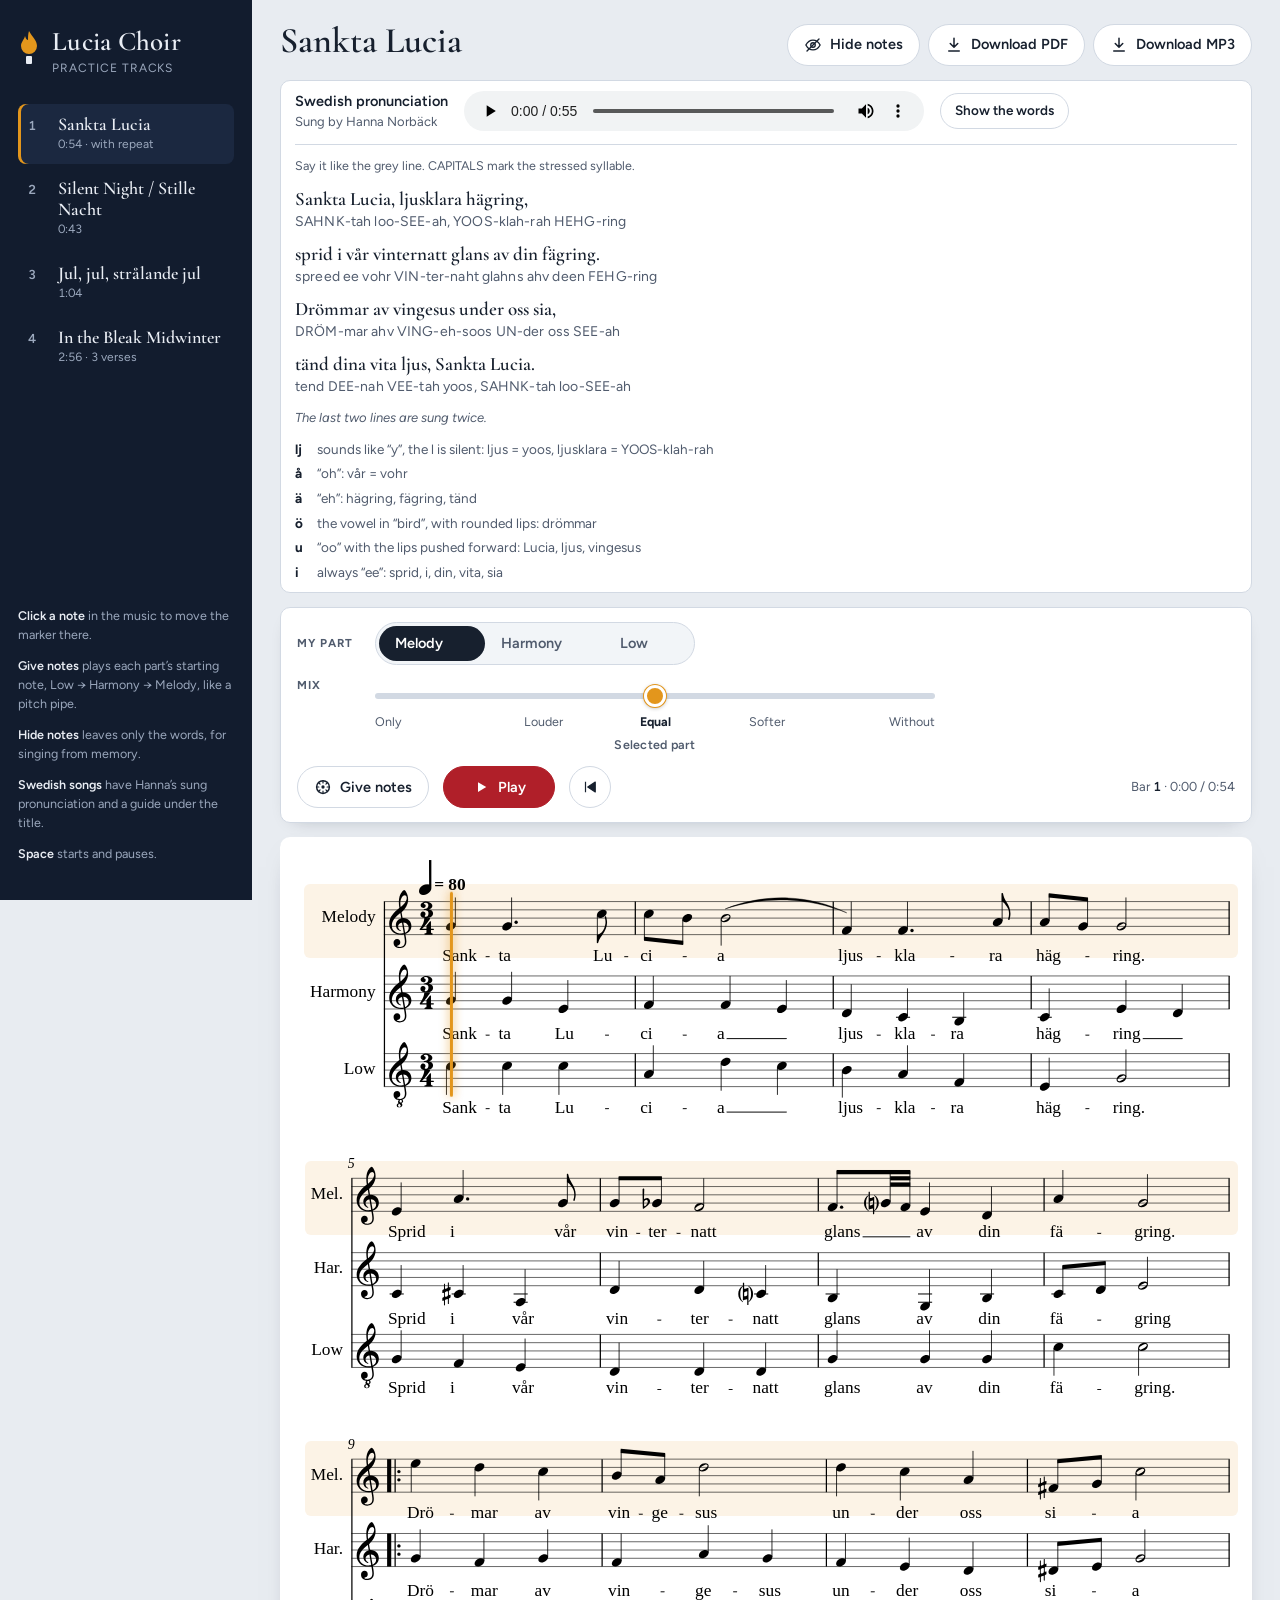
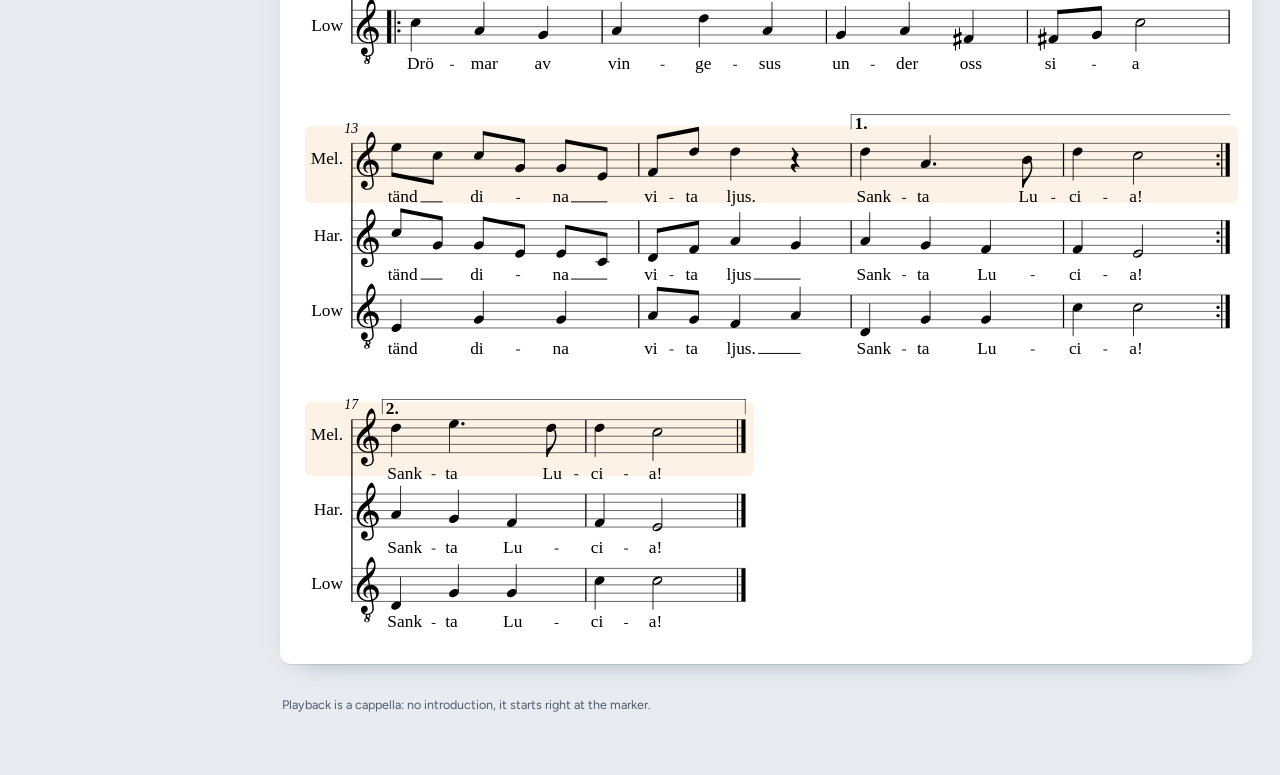
==== index.html @ 0fcbe152 "Lucia choir practice site" ====
<!doctype html>
<html lang="en">
<head>
<meta charset="utf-8">
<meta name="viewport" content="width=device-width, initial-scale=1, viewport-fit=cover">
<title>Lucia Choir Practice</title>
<meta name="description" content="Practice tracks for the Lucia choir: sheet music for Melody, Harmony and Low with a moving marker, part-by-part mixing and starting notes.">
<link rel="icon" href="data:image/svg+xml,%3Csvg xmlns='http://www.w3.org/2000/svg' viewBox='0 0 22 34'%3E%3Cpath d='M11 1c3 6 8 9 8 15a8 8 0 0 1-16 0c0-4 3-6 4-10 1 3 2 4 3 4 0-3 0-6 1-9z' fill='%23e3961c'/%3E%3Crect x='8' y='26' width='6' height='8' rx='1' fill='%23121c2e'/%3E%3C/svg%3E">
<link rel="preconnect" href="https://fonts.googleapis.com">
<link rel="preconnect" href="https://fonts.gstatic.com" crossorigin>
<link rel="stylesheet" href="https://fonts.googleapis.com/css2?family=Cormorant+Garamond:wght@600;700&family=Figtree:wght@400;500;600;700&display=swap">
<link rel="stylesheet" href="style.css">
</head>
<body>
<div class="app">
  <aside class="sidebar">
    <div class="brand">
      <svg class="flame" viewBox="0 0 22 34" aria-hidden="true">
        <path d="M11 1c3 6 8 9 8 15a8 8 0 0 1-16 0c0-4 3-6 4-10 1 3 2 4 3 4 0-3 0-6 1-9z" fill="var(--candle)"/>
        <rect x="8" y="26" width="6" height="8" rx="1" fill="var(--night-ink)"/>
      </svg>
      <div>
        <p class="brand-name">Lucia Choir</p>
        <p class="brand-sub">Practice tracks</p>
      </div>
    </div>
    <nav class="songs" id="songList" aria-label="Songs"></nav>
    <nav class="mobile-songs" id="songChips" aria-label="Songs"></nav>
    <div class="side-help">
      <p><b>Click a note</b> in the music to move the marker there.</p>
      <p><b>Give notes</b> plays each part’s starting note, Low → Harmony → Melody, like a pitch pipe.</p>
      <p><b>Hide notes</b> leaves only the words, for singing from memory.</p>
      <p><b>Swedish songs</b> have Hanna’s sung pronunciation and a guide under the title.</p>
      <p><b>Space</b> starts and pauses.</p>
    </div>
  </aside>

  <main class="main">
    <div class="main-inner">
      <header class="song-head">
        <div>
          <h1 id="songTitle">Loading…</h1>
          <p class="song-meta" id="songMeta"></p>
        </div>
        <div class="head-actions">
          <button class="btn" id="hideBtn" type="button" aria-pressed="false" title="Hide the notes and keep the words, for singing from memory">
            <svg viewBox="0 0 24 24" aria-hidden="true" id="hideIcon"><path d="M2.5 12s3.5-6.5 9.5-6.5 9.5 6.5 9.5 6.5-3.5 6.5-9.5 6.5S2.5 12 2.5 12z" fill="none" stroke="currentColor" stroke-width="1.8" stroke-linejoin="round"/><circle cx="12" cy="12" r="3" fill="none" stroke="currentColor" stroke-width="1.8"/><path d="M4 20 20 4" stroke="currentColor" stroke-width="1.8" stroke-linecap="round"/></svg>
            <span id="hideText">Hide notes</span>
          </button>
          <a class="btn" id="pdfBtn" href="#" download>
            <svg viewBox="0 0 24 24" aria-hidden="true"><path d="M12 3v12m0 0-5-5m5 5 5-5M5 20h14" fill="none" stroke="currentColor" stroke-width="2" stroke-linecap="round" stroke-linejoin="round"/></svg>
            Download PDF
          </a>
          <a class="btn" id="mp3Btn" href="#" download title="All parts equal, to listen to anywhere">
            <svg viewBox="0 0 24 24" aria-hidden="true"><path d="M12 3v12m0 0-5-5m5 5 5-5M5 20h14" fill="none" stroke="currentColor" stroke-width="2" stroke-linecap="round" stroke-linejoin="round"/></svg>
            Download MP3
          </a>
        </div>
      </header>

      <section class="pron" id="pron" aria-label="Pronunciation" hidden>
        <div class="pron-bar">
          <div class="pron-label">
            <b>Swedish pronunciation</b>
            <span id="pronCredit"></span>
          </div>
          <audio id="pronAudio" controls preload="metadata"></audio>
          <button class="btn btn-small" id="pronToggle" type="button" aria-expanded="false" aria-controls="pronGuide">Show the words</button>
        </div>
        <div class="pron-guide" id="pronGuide" hidden>
          <p class="pron-key">Say it like the grey line. CAPITALS mark the stressed syllable.</p>
          <ol class="pron-lines" id="pronLines"></ol>
          <p class="pron-note" id="pronNote"></p>
          <dl class="pron-tips" id="pronTips"></dl>
        </div>
      </section>

      <section class="controls" id="controls" aria-label="Practice controls">
        <div class="ctl-row">
          <span class="ctl-label" id="voiceLabel">My part</span>
          <div class="voices" role="radiogroup" aria-labelledby="voiceLabel" id="voices">
            <button class="voice-btn" role="radio" id="voice-0" data-v="0" aria-checked="true">Melody<span class="pip"></span></button>
            <button class="voice-btn" role="radio" id="voice-1" data-v="1" aria-checked="false">Harmony<span class="pip"></span></button>
            <button class="voice-btn" role="radio" id="voice-2" data-v="2" aria-checked="false">Low<span class="pip"></span></button>
          </div>
        </div>

        <div class="mix">
          <label class="ctl-label" for="mix">Mix</label>
          <div class="mix-body">
            <input type="range" id="mix" min="1" max="5" step="1" value="3" aria-describedby="mixCaption">
            <div class="ticks" id="ticks"></div>
            <p class="mix-caption" id="mixCaption">Selected part</p>
          </div>
        </div>

        <div class="ctl-row transport">
          <button class="btn btn-notes" id="notesBtn" title="Play each part’s note at the marker: Low, Harmony, Melody">
            <svg viewBox="0 0 24 24" aria-hidden="true"><circle cx="12" cy="12" r="8.5" fill="none" stroke="currentColor" stroke-width="2"/><circle cx="12" cy="12" r="2.2" fill="currentColor"/><path d="M12 3.5v3M12 17.5v3M3.5 12h3M17.5 12h3M6 6l2.1 2.1M15.9 15.9 18 18M18 6l-2.1 2.1M8.1 15.9 6 18" stroke="currentColor" stroke-width="1.6" stroke-linecap="round"/></svg>
            <span class="label-long">Give notes</span><span class="label-short">Notes</span>
          </button>
          <button class="btn btn-play" id="playBtn" aria-label="Play">
            <svg viewBox="0 0 24 24" aria-hidden="true" id="playIcon"><path d="M8 5.5v13l11-6.5z" fill="currentColor"/></svg>
            <span id="playText">Play</span>
          </button>
          <button class="btn btn-icon" id="rewindBtn" title="Back to the beginning" aria-label="Back to the beginning">
            <svg viewBox="0 0 24 24" aria-hidden="true"><path d="M6 5v14M19 5.5v13L9 12z" fill="currentColor" stroke="currentColor" stroke-width="1.6" stroke-linejoin="round"/></svg>
          </button>
          <div class="status" id="status" aria-live="polite"></div>
        </div>
      </section>

      <section class="paper-wrap" aria-label="Sheet music">
        <div class="paper" id="paper">
          <div class="bands" id="bands"></div>
          <div class="svg-host" id="svgHost"><div class="loading">Loading the music…</div></div>
          <div class="overlay"><div class="ghost" id="ghost"></div><div class="marker" id="marker" hidden></div></div>
        </div>
      </section>
      <p class="foot" id="foot">Playback is a cappella: no introduction, it starts right at the marker.</p>
    </div>
  </main>
</div>

<script src="app.js"></script>
</body>
</html>
---- style.css ----
/* Layout: winter-night sidebar (songs) + light working column (controls, then the score on white paper).
   The playback marker is candle gold; Play wears Lucia's red sash. */
:root {
  --bg: #e8ecf1;
  --surface: #ffffff;
  --surface-2: #f2f5f8;
  --ink: #17202e;
  --ink-2: #505b6d;
  --line: #d2d9e3;
  --night: #121c2e;
  --night-2: #1b2840;
  --night-ink: #e9edf4;
  --night-ink-2: #9ba8bd;
  --sash: #b01f29;
  --sash-hover: #951820;
  --on-sash: #ffffff;
  --candle: #e3961c;
  --candle-glow: rgba(227, 150, 28, 0.55);
  --candle-soft: rgba(227, 150, 28, 0.11);
  --paper: #ffffff;
  --paper-edge: rgba(23, 32, 46, 0.10);
  --focus: #2a66c9;
  --font-display: "Cormorant Garamond", "Cormorant", Garamond, "Times New Roman", serif;
  --font-ui: "Figtree", "Segoe UI", system-ui, -apple-system, Roboto, "Helvetica Neue", Arial, sans-serif;
  --radius: 10px;
}
@media (prefers-color-scheme: dark) {
  :root:not([data-theme="light"]) {
    --bg: #0b111d; --surface: #131c2c; --surface-2: #1a2537; --ink: #e6ebf3; --ink-2: #9ea9bb;
    --line: #26334a; --night: #070c16; --night-2: #111b2c; --night-ink: #e6ebf3; --night-ink-2: #8f9cb2;
    --sash: #d9424c; --sash-hover: #e65e67; --on-sash: #ffffff; --candle: #f0ae36;
    --candle-glow: rgba(240, 174, 54, 0.6); --candle-soft: rgba(240, 174, 54, 0.13);
    --paper: #fbfaf6; --paper-edge: rgba(0, 0, 0, 0.5); --focus: #79a8ff;
    color-scheme: dark;
  }
}
:root[data-theme="dark"] {
  --bg: #0b111d; --surface: #131c2c; --surface-2: #1a2537; --ink: #e6ebf3; --ink-2: #9ea9bb;
  --line: #26334a; --night: #070c16; --night-2: #111b2c; --night-ink: #e6ebf3; --night-ink-2: #8f9cb2;
  --sash: #d9424c; --sash-hover: #e65e67; --on-sash: #ffffff; --candle: #f0ae36;
  --candle-glow: rgba(240, 174, 54, 0.6); --candle-soft: rgba(240, 174, 54, 0.13);
  --paper: #fbfaf6; --paper-edge: rgba(0, 0, 0, 0.5); --focus: #79a8ff;
  color-scheme: dark;
}

* { box-sizing: border-box; }
html, body { margin: 0; }
body {
  background: var(--bg);
  color: var(--ink);
  font: 15px/1.45 var(--font-ui);
  -webkit-font-smoothing: antialiased;
}
body::before {
  content: ""; position: fixed; inset: 0 0 auto; height: env(safe-area-inset-top, 0px);
  z-index: 30; background: var(--bg);
}
button, input, select { font: inherit; color: inherit; }
button { cursor: pointer; }
:focus-visible { outline: 2px solid var(--focus); outline-offset: 2px; }

.app { display: grid; grid-template-columns: 252px minmax(0, 1fr); min-height: 100vh; }

/* ---------- sidebar ---------- */
.sidebar {
  background: var(--night); color: var(--night-ink);
  position: sticky; top: 0; height: 100vh; overflow-y: auto;
  padding: 28px 18px 24px max(18px, env(safe-area-inset-left, 0px));
  display: flex; flex-direction: column; gap: 26px;
}
.brand { display: flex; gap: 12px; align-items: flex-start; }
.flame { width: 22px; height: 34px; flex: none; margin-top: 2px; }
.brand-name { font: 600 27px/1.05 var(--font-display); letter-spacing: 0.01em; margin: 0; }
.brand-sub { margin: 4px 0 0; font-size: 12px; letter-spacing: 0.08em; text-transform: uppercase; color: var(--night-ink-2); }
.songs { display: flex; flex-direction: column; gap: 4px; }
.song-link {
  display: grid; grid-template-columns: 22px 1fr; gap: 2px 8px; align-items: baseline;
  text-align: left; padding: 10px 10px; border-radius: 8px; border: 0; background: transparent;
  color: var(--night-ink); text-decoration: none;
}
.song-link:hover { background: var(--night-2); }
.song-link[aria-current="true"] { background: var(--night-2); box-shadow: inset 3px 0 0 var(--candle); }
.song-num { font: 600 13px var(--font-ui); color: var(--night-ink-2); font-variant-numeric: tabular-nums; }
.song-title { font: 600 18px/1.15 var(--font-display); }
.song-dur { grid-column: 2; font-size: 12px; color: var(--night-ink-2); font-variant-numeric: tabular-nums; }
.side-help { margin-top: auto; font-size: 12.5px; line-height: 1.5; color: var(--night-ink-2); }
.side-help b { color: var(--night-ink); font-weight: 600; }
.mobile-songs { display: none; }

/* ---------- main column ---------- */
.main {
  min-width: 0;
  padding-block: 22px 48px;
  padding-left: max(28px, env(safe-area-inset-left, 0px));
  padding-right: max(28px, env(safe-area-inset-right, 0px));
}
.main-inner { max-width: 1120px; margin: 0 auto; display: flex; flex-direction: column; gap: 14px; }
.song-head { display: flex; gap: 16px; align-items: flex-end; justify-content: space-between; flex-wrap: wrap; }
.song-head h1 { margin: 0; font: 600 36px/1.05 var(--font-display); text-wrap: balance; }
.song-meta { margin: 6px 0 0; color: var(--ink-2); font-size: 13.5px; }

.btn {
  display: inline-flex; align-items: center; justify-content: center; gap: 8px;
  min-height: 42px; padding: 0 16px; border-radius: 999px;
  border: 1px solid var(--line); background: var(--surface); color: var(--ink);
  font-weight: 600; font-size: 14.5px; text-decoration: none; white-space: nowrap;
}
.btn:hover { border-color: var(--ink-2); }
.btn svg { width: 18px; height: 18px; flex: none; }
.btn[aria-disabled="true"] { opacity: 0.55; cursor: not-allowed; }
.btn-play { background: var(--sash); border-color: var(--sash); color: var(--on-sash); min-width: 112px; }
.btn-play:hover { background: var(--sash-hover); border-color: var(--sash-hover); }
.btn-icon { width: 42px; padding: 0; }
.btn[aria-pressed="true"] { background: var(--ink); border-color: var(--ink); color: var(--surface); }
.head-actions { display: flex; gap: 8px; flex-wrap: wrap; }

/* ---------- controls (sticky) ---------- */
.controls {
  position: sticky; top: env(safe-area-inset-top, 0px); z-index: 20;
  background: var(--surface); border: 1px solid var(--line); border-radius: var(--radius);
  padding: 14px 16px; display: grid; gap: 12px;
  box-shadow: 0 6px 18px -14px rgba(10, 20, 40, 0.45);
}
.ctl-row { display: flex; align-items: center; gap: 10px 14px; flex-wrap: wrap; }
.ctl-label { font-size: 11.5px; font-weight: 700; letter-spacing: 0.09em; text-transform: uppercase; color: var(--ink-2); min-width: 64px; }
.voices { display: inline-flex; background: var(--surface-2); border: 1px solid var(--line); border-radius: 999px; padding: 3px; }
.voice-btn {
  border: 0; background: transparent; border-radius: 999px; padding: 7px 16px; font-weight: 600; font-size: 14.5px;
  color: var(--ink-2); display: inline-flex; align-items: center; gap: 7px;
}
.voice-btn[aria-checked="true"] { background: var(--ink); color: var(--surface); }
.voice-btn .pip { font-size: 12px; font-weight: 700; opacity: 0; transition: opacity .15s; min-width: 1.6em; }
.voice-btn.sounding .pip { opacity: 1; }
.voice-btn.sounding { box-shadow: 0 0 0 2px var(--candle); }

.mix { display: grid; grid-template-columns: auto minmax(0, 1fr); gap: 6px 14px; align-items: start; }
.mix-body { min-width: 0; display: grid; gap: 2px; max-width: 560px; }
.mix input[type="range"] { width: 100%; margin: 6px 0 0; height: 26px; background: transparent; -webkit-appearance: none; appearance: none; }
.mix input[type="range"]::-webkit-slider-runnable-track {
  height: 6px; border-radius: 3px; background: var(--line);
}
.mix input[type="range"]::-moz-range-track {
  height: 6px; border-radius: 3px; background: var(--line);
}
.mix input[type="range"]::-webkit-slider-thumb {
  -webkit-appearance: none; appearance: none; width: 22px; height: 22px; margin-top: -8px; border-radius: 50%;
  background: var(--candle); border: 3px solid var(--surface); box-shadow: 0 0 0 1px var(--candle), 0 1px 4px rgba(0,0,0,.3);
}
.mix input[type="range"]::-moz-range-thumb {
  width: 18px; height: 18px; border-radius: 50%; background: var(--candle);
  border: 3px solid var(--surface); box-shadow: 0 0 0 1px var(--candle), 0 1px 4px rgba(0,0,0,.3);
}
.ticks { display: grid; grid-template-columns: repeat(5, 1fr); }
.tick {
  border: 0; background: none; padding: 2px 0; font-size: 12.5px; color: var(--ink-2); text-align: center;
}
.tick:first-child { text-align: left; }
.tick:last-child { text-align: right; }
.tick[aria-pressed="true"] { color: var(--ink); font-weight: 700; }
.mix-caption { margin: 1px 0 0; text-align: center; font-size: 12.5px; font-weight: 600; color: var(--ink-2); letter-spacing: 0.02em; }

/* ---------- pronunciation (Swedish songs) ---------- */
.pron { background: var(--surface); border: 1px solid var(--line); border-radius: var(--radius); padding: 10px 14px; }
.pron-bar { display: flex; align-items: center; gap: 10px 16px; flex-wrap: wrap; }
.pron-label { display: grid; gap: 1px; font-size: 13px; color: var(--ink-2); }
.pron-label b { font-size: 14.5px; color: var(--ink); font-weight: 600; }
.pron audio { height: 40px; flex: 1 1 260px; min-width: 0; max-width: 460px; }
.btn-small { min-height: 36px; padding: 0 14px; font-size: 13.5px; }
.pron-guide { border-top: 1px solid var(--line); margin-top: 12px; padding-top: 12px; display: grid; gap: 12px; }
.pron-key { margin: 0; font-size: 12.5px; color: var(--ink-2); }
.pron-lines { margin: 0; padding: 0; list-style: none; display: grid; gap: 10px; }
.pron-lines li { display: grid; gap: 1px; }
.pron-lines .sv { font: 600 19px/1.25 var(--font-display); color: var(--ink); }
.pron-lines .say { font-size: 14px; color: var(--ink-2); letter-spacing: 0.01em; }
.pron-note { margin: 0; font-size: 13px; color: var(--ink-2); font-style: italic; }
.pron-note:empty { display: none; }
.pron-tips { margin: 0; display: grid; grid-template-columns: max-content minmax(0, 1fr); gap: 5px 14px; font-size: 13.5px; }
.pron-tips dt { font-weight: 700; color: var(--ink); }
.pron-tips dd { margin: 0; color: var(--ink-2); }

.transport { justify-content: flex-start; }
.status { margin-left: auto; font-size: 13px; color: var(--ink-2); font-variant-numeric: tabular-nums; text-align: right; }
.status b { color: var(--ink); font-weight: 600; }

/* ---------- score paper ---------- */
.paper-wrap { border-radius: var(--radius); background: var(--paper); box-shadow: 0 1px 0 var(--paper-edge), 0 10px 28px -20px rgba(10, 20, 40, 0.55); }
.paper { position: relative; padding: 6px 4px 14px; cursor: pointer; color: #000; -webkit-tap-highlight-color: transparent; }
.svg-host svg { display: block; width: 100%; height: auto; position: relative; z-index: 1; }
.svg-host svg text { font-family: "Times New Roman", Times, "Liberation Serif", serif; }
.bands, .overlay { position: absolute; inset: 0; pointer-events: none; }
.bands { z-index: 0; }
.overlay { z-index: 2; }
.band { position: absolute; background: var(--candle-soft); border-radius: 6px; }
.marker {
  position: absolute; width: 3px; margin-left: -1.5px; border-radius: 2px;
  background: var(--candle); box-shadow: 0 0 10px 1px var(--candle-glow);
  will-change: transform;
}

.ghost { position: absolute; width: 2px; margin-left: -1px; background: var(--candle); opacity: 0; transition: opacity .12s; }
.paper:hover .ghost.on { opacity: 0.35; }
.loading { padding: 60px 20px; text-align: center; color: #667; font-size: 14px; }
.verse-active text { fill: var(--sash) !important; }
/* "Hide notes": blank out notes, rests, beams, ties, slurs and ledger lines; the lyrics live inside the
   note groups, so they are switched back on. visibility (not display) keeps the note positions
   measurable, so the marker and click-to-start still line up. */
.svg-host.notes-hidden g.note, .svg-host.notes-hidden g.chord, .svg-host.notes-hidden g.rest,
.svg-host.notes-hidden g.beam, .svg-host.notes-hidden g.tie, .svg-host.notes-hidden g.slur,
.svg-host.notes-hidden g.ledgerLines { visibility: hidden; }
.svg-host.notes-hidden g.verse { visibility: visible; }

.foot { color: var(--ink-2); font-size: 12.5px; padding: 6px 2px 0; }

/* ---------- narrow screens ---------- */
@media (max-width: 899px) {
  .app { grid-template-columns: minmax(0, 1fr); }
  .sidebar {
    position: static; height: auto; overflow: visible; flex-direction: column; gap: 12px;
    padding: 14px max(16px, env(safe-area-inset-right, 0px)) 12px max(16px, env(safe-area-inset-left, 0px));
  }
  .brand-name { font-size: 23px; }
  .flame { width: 18px; height: 28px; }
  .songs, .side-help { display: none; }
  .mobile-songs { display: flex; gap: 6px; overflow-x: auto; scrollbar-width: none; margin: 0 -4px; padding: 2px 4px; }
  .mobile-songs::-webkit-scrollbar { display: none; }
  .chip {
    flex: none; border: 1px solid var(--night-2); background: var(--night-2); color: var(--night-ink);
    border-radius: 999px; padding: 7px 13px; font-size: 14px; font-weight: 600; text-decoration: none;
  }
  .chip[aria-current="true"] { background: var(--candle); border-color: var(--candle); color: #1b1305; }
  .main { padding-block: 14px 40px; padding-left: max(16px, env(safe-area-inset-left, 0px)); padding-right: max(16px, env(safe-area-inset-right, 0px)); }
  .song-head h1 { font-size: 27px; }
  .controls { padding: 10px 12px; gap: 9px; }
  .ctl-label { display: none; }
  .mix { grid-template-columns: minmax(0, 1fr); }
  .voices { width: 100%; }
  .voice-btn { flex: 1; justify-content: center; padding: 8px 6px; }
  .status { margin-left: 0; width: 100%; text-align: left; }
  .btn-play { flex: 1; }
}
@media (max-width: 359px) {
  .btn-notes .label-long { display: none; }
}
@media (min-width: 360px) {
  .btn-notes .label-short { display: none; }
}
@media (prefers-reduced-motion: reduce) {
  * { transition: none !important; scroll-behavior: auto !important; }
}
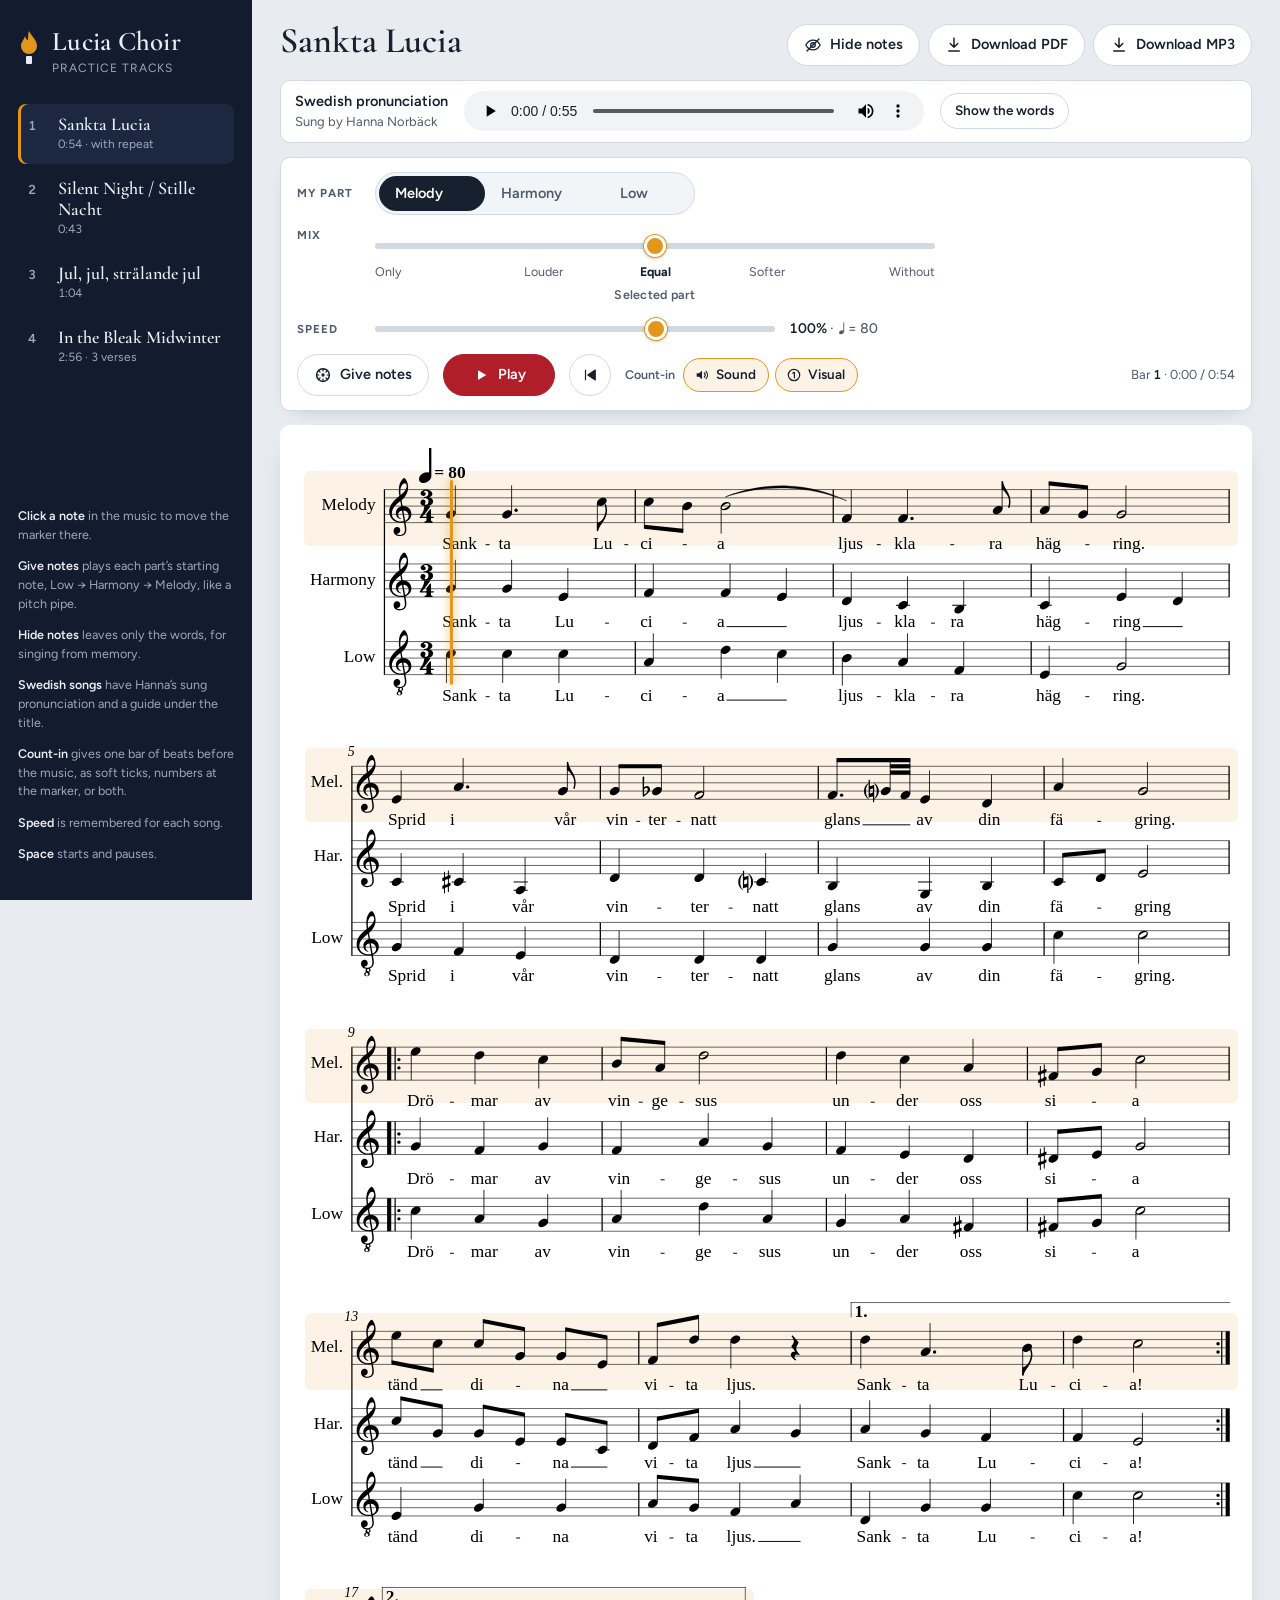
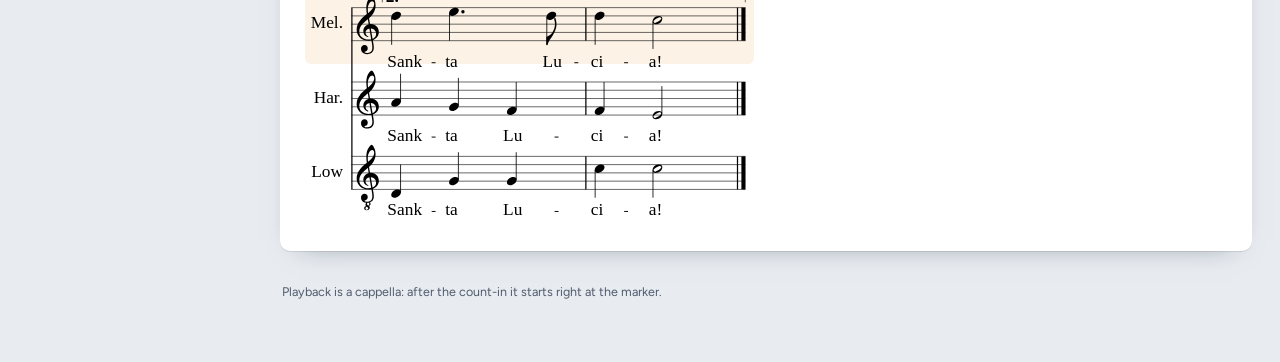
==== commit 7347ae6d: "Speed control and count-in" ====
--- a/index.html
+++ b/index.html
@@ -9,7 +9,7 @@
 <link rel="preconnect" href="https://fonts.googleapis.com">
 <link rel="preconnect" href="https://fonts.gstatic.com" crossorigin>
 <link rel="stylesheet" href="https://fonts.googleapis.com/css2?family=Cormorant+Garamond:wght@600;700&family=Figtree:wght@400;500;600;700&display=swap">
-<link rel="stylesheet" href="style.css">
+<link rel="stylesheet" href="style.css?v=18bc1e7d">
 </head>
 <body>
 <div class="app">
@@ -31,6 +31,8 @@
       <p><b>Give notes</b> plays each part’s starting note, Low → Harmony → Melody, like a pitch pipe.</p>
       <p><b>Hide notes</b> leaves only the words, for singing from memory.</p>
       <p><b>Swedish songs</b> have Hanna’s sung pronunciation and a guide under the title.</p>
+      <p><b>Count-in</b> gives one bar of beats before the music, as soft ticks, numbers at the marker, or both.</p>
+      <p><b>Speed</b> is remembered for each song.</p>
       <p><b>Space</b> starts and pauses.</p>
     </div>
   </aside>
@@ -94,6 +96,13 @@
           </div>
         </div>
 
+        <div class="ctl-row speed">
+          <label class="ctl-label" for="speed">Speed</label>
+          <input type="range" id="speed" min="50" max="120" step="5" value="100" aria-describedby="speedOut">
+          <output id="speedOut" for="speed">100%</output>
+          <button class="btn btn-small" id="speedReset" type="button" hidden>Back to 100%</button>
+        </div>
+
         <div class="ctl-row transport">
           <button class="btn btn-notes" id="notesBtn" title="Play each part’s note at the marker: Low, Harmony, Melody">
             <svg viewBox="0 0 24 24" aria-hidden="true"><circle cx="12" cy="12" r="8.5" fill="none" stroke="currentColor" stroke-width="2"/><circle cx="12" cy="12" r="2.2" fill="currentColor"/><path d="M12 3.5v3M12 17.5v3M3.5 12h3M17.5 12h3M6 6l2.1 2.1M15.9 15.9 18 18M18 6l-2.1 2.1M8.1 15.9 6 18" stroke="currentColor" stroke-width="1.6" stroke-linecap="round"/></svg>
@@ -106,6 +115,17 @@
           <button class="btn btn-icon" id="rewindBtn" title="Back to the beginning" aria-label="Back to the beginning">
             <svg viewBox="0 0 24 24" aria-hidden="true"><path d="M6 5v14M19 5.5v13L9 12z" fill="currentColor" stroke="currentColor" stroke-width="1.6" stroke-linejoin="round"/></svg>
           </button>
+          <div class="countin" role="group" aria-labelledby="countinLabel">
+            <span class="countin-label" id="countinLabel">Count-in</span>
+            <button class="toggle" id="cueSound" type="button" aria-pressed="true" title="Soft ticks on the beats of one bar before the music starts">
+              <svg viewBox="0 0 24 24" aria-hidden="true"><path d="M4 9.5h3.5L12 5.5v13l-4.5-4H4z" fill="currentColor"/><path d="M15.5 9a4.2 4.2 0 0 1 0 6M18 6.5a8 8 0 0 1 0 11" fill="none" stroke="currentColor" stroke-width="1.8" stroke-linecap="round"/></svg>
+              Sound
+            </button>
+            <button class="toggle" id="cueVisual" type="button" aria-pressed="true" title="Beat numbers at the marker for one bar before the music starts">
+              <svg viewBox="0 0 24 24" aria-hidden="true"><circle cx="12" cy="12" r="8.5" fill="none" stroke="currentColor" stroke-width="1.8"/><path d="M10.2 9.2 12.6 8v8.2" fill="none" stroke="currentColor" stroke-width="1.8" stroke-linecap="round" stroke-linejoin="round"/></svg>
+              Visual
+            </button>
+          </div>
           <div class="status" id="status" aria-live="polite"></div>
         </div>
       </section>
@@ -114,14 +134,14 @@
         <div class="paper" id="paper">
           <div class="bands" id="bands"></div>
           <div class="svg-host" id="svgHost"><div class="loading">Loading the music…</div></div>
-          <div class="overlay"><div class="ghost" id="ghost"></div><div class="marker" id="marker" hidden></div></div>
+          <div class="overlay"><div class="ghost" id="ghost"></div><div class="marker" id="marker" hidden></div><div class="count" id="count" aria-hidden="true" hidden></div></div>
         </div>
       </section>
-      <p class="foot" id="foot">Playback is a cappella: no introduction, it starts right at the marker.</p>
+      <p class="foot" id="foot">Playback is a cappella: after the count-in it starts right at the marker.</p>
     </div>
   </main>
 </div>
 
-<script src="app.js"></script>
+<script src="app.js?v=55eeeb4d"></script>
 </body>
 </html>
--- a/style.css
+++ b/style.css
@@ -44,6 +44,7 @@
 }
 
 * { box-sizing: border-box; }
+[hidden] { display: none !important; } /* layout rules (e.g. display: grid) must not un-hide elements */
 html, body { margin: 0; }
 body {
   background: var(--bg);
@@ -135,21 +136,25 @@
 
 .mix { display: grid; grid-template-columns: auto minmax(0, 1fr); gap: 6px 14px; align-items: start; }
 .mix-body { min-width: 0; display: grid; gap: 2px; max-width: 560px; }
-.mix input[type="range"] { width: 100%; margin: 6px 0 0; height: 26px; background: transparent; -webkit-appearance: none; appearance: none; }
-.mix input[type="range"]::-webkit-slider-runnable-track {
+.mix input[type="range"], .speed input[type="range"] { width: 100%; margin: 6px 0 0; height: 26px; background: transparent; -webkit-appearance: none; appearance: none; }
+.mix input[type="range"]::-webkit-slider-runnable-track, .speed input[type="range"]::-webkit-slider-runnable-track {
   height: 6px; border-radius: 3px; background: var(--line);
 }
-.mix input[type="range"]::-moz-range-track {
+.mix input[type="range"]::-moz-range-track, .speed input[type="range"]::-moz-range-track {
   height: 6px; border-radius: 3px; background: var(--line);
 }
-.mix input[type="range"]::-webkit-slider-thumb {
+.mix input[type="range"]::-webkit-slider-thumb, .speed input[type="range"]::-webkit-slider-thumb {
   -webkit-appearance: none; appearance: none; width: 22px; height: 22px; margin-top: -8px; border-radius: 50%;
   background: var(--candle); border: 3px solid var(--surface); box-shadow: 0 0 0 1px var(--candle), 0 1px 4px rgba(0,0,0,.3);
 }
-.mix input[type="range"]::-moz-range-thumb {
+.mix input[type="range"]::-moz-range-thumb, .speed input[type="range"]::-moz-range-thumb {
   width: 18px; height: 18px; border-radius: 50%; background: var(--candle);
   border: 3px solid var(--surface); box-shadow: 0 0 0 1px var(--candle), 0 1px 4px rgba(0,0,0,.3);
 }
+.speed input[type="range"] { flex: 1 1 220px; max-width: 400px; min-width: 0; margin: 0; }
+.speed output { font-size: 14px; font-weight: 600; color: var(--ink); font-variant-numeric: tabular-nums; min-width: 8.5em; }
+.speed output .bpm { color: var(--ink-2); font-weight: 500; }
+.speed output .qnote { display: inline-block; width: .5em; height: 1.05em; vertical-align: -.2em; margin: 0 .22em 0 .1em; }
 .ticks { display: grid; grid-template-columns: repeat(5, 1fr); }
 .tick {
   border: 0; background: none; padding: 2px 0; font-size: 12.5px; color: var(--ink-2); text-align: center;
@@ -182,6 +187,18 @@
 .status { margin-left: auto; font-size: 13px; color: var(--ink-2); font-variant-numeric: tabular-nums; text-align: right; }
 .status b { color: var(--ink); font-weight: 600; }
 
+/* count-in toggles beside Play */
+.countin { display: inline-flex; align-items: center; gap: 6px; flex-wrap: wrap; }
+.countin-label { font-size: 12.5px; font-weight: 600; color: var(--ink-2); margin-right: 2px; }
+.toggle {
+  display: inline-flex; align-items: center; gap: 6px; min-height: 34px; padding: 0 12px 0 10px;
+  border: 1px solid var(--line); border-radius: 999px; background: var(--surface); color: var(--ink-2);
+  font-size: 13.5px; font-weight: 600;
+}
+.toggle svg { width: 16px; height: 16px; flex: none; }
+.toggle[aria-pressed="true"] { background: var(--candle-soft); border-color: var(--candle); color: var(--ink); }
+.toggle[aria-pressed="false"] svg { opacity: 0.55; }
+
 /* ---------- score paper ---------- */
 .paper-wrap { border-radius: var(--radius); background: var(--paper); box-shadow: 0 1px 0 var(--paper-edge), 0 10px 28px -20px rgba(10, 20, 40, 0.55); }
 .paper { position: relative; padding: 6px 4px 14px; cursor: pointer; color: #000; -webkit-tap-highlight-color: transparent; }
@@ -197,6 +214,24 @@
   will-change: transform;
 }
 
+.marker.beat { animation: marker-beat .45s ease-out; }
+@keyframes marker-beat {
+  from { box-shadow: 0 0 22px 7px var(--candle-glow); }
+  to { box-shadow: 0 0 10px 1px var(--candle-glow); }
+}
+/* count-in number, floating just above the marker */
+.count {
+  position: absolute; width: 34px; height: 34px; margin-left: -17px; border-radius: 50%;
+  background: var(--candle); color: #1b1305; font: 700 18px/34px var(--font-ui); text-align: center;
+  box-shadow: 0 0 0 5px var(--candle-soft), 0 2px 8px rgba(10, 20, 40, 0.3);
+  font-variant-numeric: tabular-nums;
+}
+.count.down { width: 40px; height: 40px; margin-left: -20px; line-height: 40px; font-size: 21px; }
+.count.pop { animation: count-pop .4s ease-out; }
+@keyframes count-pop {
+  from { transform: scale(1.3); }
+  to { transform: scale(1); }
+}
 .ghost { position: absolute; width: 2px; margin-left: -1px; background: var(--candle); opacity: 0; transition: opacity .12s; }
 .paper:hover .ghost.on { opacity: 0.35; }
 .loading { padding: 60px 20px; text-align: center; color: #667; font-size: 14px; }
@@ -237,6 +272,9 @@
   .voice-btn { flex: 1; justify-content: center; padding: 8px 6px; }
   .status { margin-left: 0; width: 100%; text-align: left; }
   .btn-play { flex: 1; }
+  .speed .ctl-label { display: inline; min-width: 0; }
+  .speed output { min-width: 0; }
+  .countin { width: 100%; }
 }
 @media (max-width: 359px) {
   .btn-notes .label-long { display: none; }
@@ -246,4 +284,5 @@
 }
 @media (prefers-reduced-motion: reduce) {
   * { transition: none !important; scroll-behavior: auto !important; }
-}
+  .count.pop, .marker.beat { animation: none; }
+}
